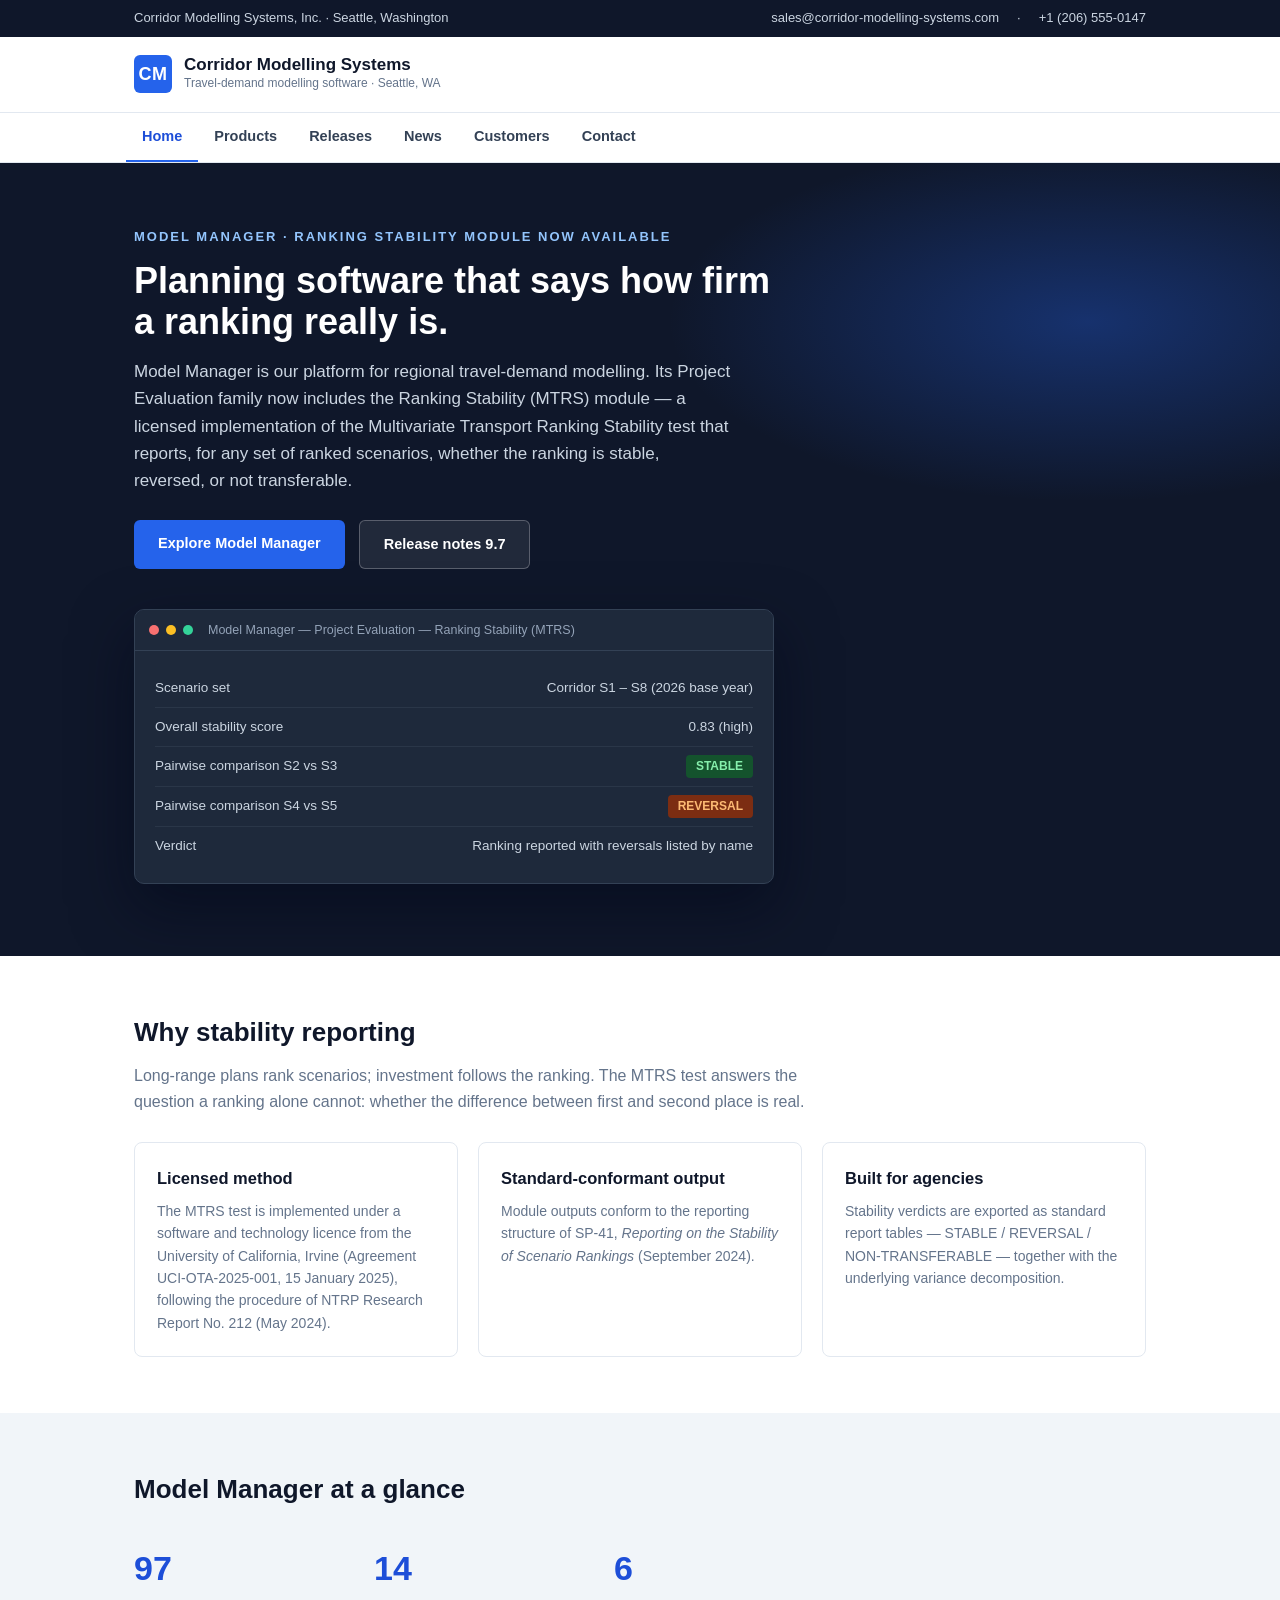
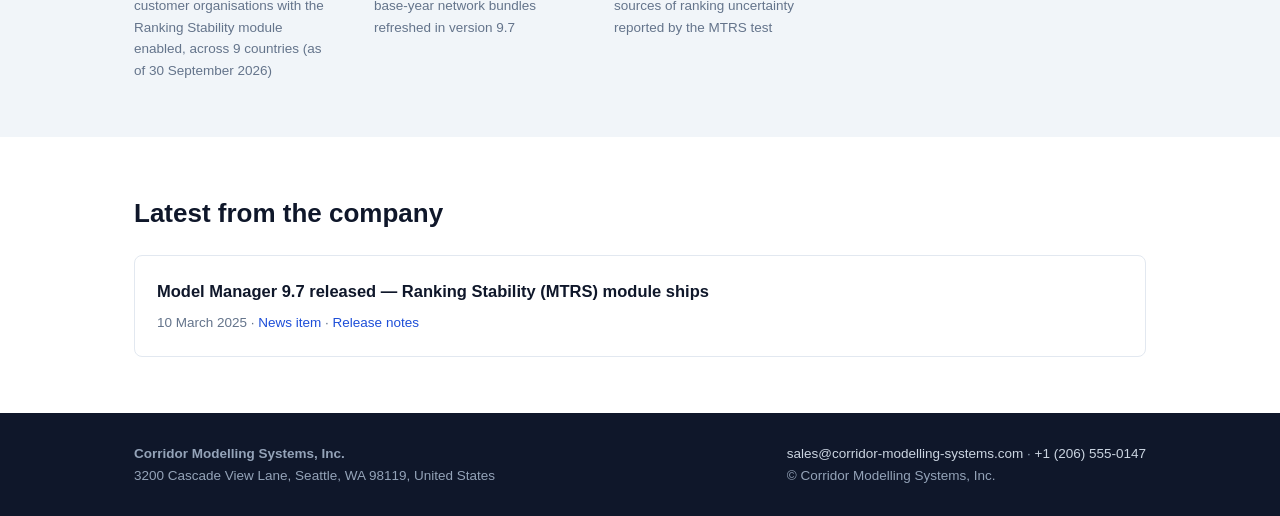
==== index.html @ 840b0e5d "Site build: corridor-modelling (2026-11-14)" ====
<!DOCTYPE html>
<html lang="en">
<head>
<meta charset="UTF-8">
<meta name="viewport" content="width=device-width, initial-scale=1">
<meta name="robots" content="noindex, nofollow">
<title>Corridor Modelling Systems, Inc. — Travel-Demand Modelling Software</title>
<meta name="description" content="Corridor Modelling Systems, Inc., Seattle — developer of Model Manager, travel-demand modelling software for agencies and consultants.">
<link rel="icon" type="image/svg+xml" href="/favicon.svg">
<link rel="stylesheet" href="/styles.css">
</head>
<body>

<div class="topbar">
  <div class="wrap">
    <span>Corridor Modelling Systems, Inc. · Seattle, Washington</span>
    <span class="right"><a href="mailto:sales@corridor-modelling-systems.com">sales@corridor-modelling-systems.com</a> · <a href="tel:+12065550147">+1 (206) 555-0147</a></span>
  </div>
</div>

<header class="masthead">
  <div class="wrap">
    <div class="logo">
      <div class="mark">CM</div>
      <div>
        <div class="name">Corridor Modelling Systems</div>
        <div class="tag">Travel-demand modelling software · Seattle, WA</div>
      </div>
    </div>
  </div>
</header>

<nav class="nav">
  <ul>
    <li class="active"><a href="/">Home</a></li>
    <li><a href="/products/">Products</a></li>
    <li><a href="/releases/">Releases</a></li>
    <li><a href="/news/">News</a></li>
    <li><a href="/customers/">Customers</a></li>
    <li><a href="/contact/">Contact</a></li>
  </ul>
</nav>

<div class="hero">
  <div class="wrap">
    <div class="kicker">Model Manager · Ranking Stability module now available</div>
    <h1>Planning software that says how firm a ranking really is.</h1>
    <p>Model Manager is our platform for regional travel-demand modelling. Its Project Evaluation family now includes the Ranking Stability (MTRS) module — a licensed implementation of the Multivariate Transport Ranking Stability test that reports, for any set of ranked scenarios, whether the ranking is stable, reversed, or not transferable.</p>
    <div class="actions">
      <a class="btn" href="/products/">Explore Model Manager</a>
      <a class="btn ghost" href="/releases/9-7">Release notes 9.7</a>
    </div>
    <div class="mock">
      <div class="bar">
        <span class="dot" style="background:#f87171;"></span>
        <span class="dot" style="background:#fbbf24;"></span>
        <span class="dot" style="background:#34d399;"></span>
        <span class="title">Model Manager — Project Evaluation — Ranking Stability (MTRS)</span>
      </div>
      <div class="body">
        <div class="row"><span>Scenario set</span><span>Corridor S1 – S8 (2026 base year)</span></div>
        <div class="row"><span>Overall stability score</span><span>0.83 (high)</span></div>
        <div class="row"><span>Pairwise comparison S2 vs S3</span><span class="verdict stable">STABLE</span></div>
        <div class="row"><span>Pairwise comparison S4 vs S5</span><span class="verdict reversal">REVERSAL</span></div>
        <div class="row" style="border-bottom:none;"><span>Verdict</span><span>Ranking reported with reversals listed by name</span></div>
      </div>
    </div>
  </div>
</div>

<section>
  <div class="wrap">
    <h2>Why stability reporting</h2>
    <p class="lede">Long-range plans rank scenarios; investment follows the ranking. The MTRS test answers the question a ranking alone cannot: whether the difference between first and second place is real.</p>
    <div class="grid3">
      <div class="tile">
        <h3>Licensed method</h3>
        <p>The MTRS test is implemented under a software and technology licence from the University of California, Irvine (Agreement UCI-OTA-2025-001, 15 January 2025), following the procedure of NTRP Research Report No. 212 (May 2024).</p>
      </div>
      <div class="tile">
        <h3>Standard-conformant output</h3>
        <p>Module outputs conform to the reporting structure of SP-41, <em>Reporting on the Stability of Scenario Rankings</em> (September 2024).</p>
      </div>
      <div class="tile">
        <h3>Built for agencies</h3>
        <p>Stability verdicts are exported as standard report tables — STABLE / REVERSAL / NON-TRANSFERABLE — together with the underlying variance decomposition.</p>
      </div>
    </div>
  </div>
</section>

<section class="alt">
  <div class="wrap">
    <h2>Model Manager at a glance</h2>
    <div class="statband">
      <div class="stat"><div class="num">97</div><div class="lbl">customer organisations with the Ranking Stability module enabled, across 9 countries (as of 30 September 2026)</div></div>
      <div class="stat"><div class="num">14</div><div class="lbl">base-year network bundles refreshed in version 9.7</div></div>
      <div class="stat"><div class="num">6</div><div class="lbl">sources of ranking uncertainty reported by the MTRS test</div></div>
    </div>
  </div>
</section>

<section>
  <div class="wrap">
    <h2>Latest from the company</h2>
    <div class="tile" style="margin-top:20px;">
      <h3>Model Manager 9.7 released — Ranking Stability (MTRS) module ships</h3>
      <p style="color:#64748b; font-size:13.5px;">10 March 2025 · <a href="/news/2025-03-10-model-manager-97.html">News item</a> · <a href="/releases/9-7">Release notes</a></p>
    </div>
  </div>
</section>

<footer class="sitefoot">
  <div class="wrap">
    <div>
      <p><strong>Corridor Modelling Systems, Inc.</strong></p>
      <p>3200 Cascade View Lane, Seattle, WA 98119, United States</p>
    </div>
    <div>
      <p><a href="mailto:sales@corridor-modelling-systems.com">sales@corridor-modelling-systems.com</a> · <a href="tel:+12065550147">+1 (206) 555-0147</a></p>
      <p>© Corridor Modelling Systems, Inc.</p>
    </div>
  </div>
</footer>

</body>
</html>
---- styles.css ----
/* Corridor Modelling Systems, Inc. — enterprise software style
   Dark slate + crisp blue, sharp corners, product-oriented */

:root {
  --slate-900: #0f172a;
  --slate-800: #1e293b;
  --slate-700: #334155;
  --slate-500: #64748b;
  --slate-100: #f1f5f9;
  --blue: #2563eb;
  --blue-dark: #1d4ed8;
  --blue-soft: #dbeafe;
  --white: #ffffff;
  --ink: #0f172a;
  --line: #e2e8f0;
}

* { margin: 0; padding: 0; box-sizing: border-box; }

body {
  font-family: -apple-system, BlinkMacSystemFont, "Segoe UI", Roboto, "Helvetica Neue", Arial, sans-serif;
  color: var(--ink);
  background: var(--white);
  line-height: 1.6;
  font-size: 15.5px;
}

a { color: var(--blue-dark); text-decoration: none; }
a:hover { text-decoration: underline; }

.wrap { max-width: 1060px; margin: 0 auto; padding: 0 24px; }

/* Header */
.topbar {
  background: var(--slate-900); color: #cbd5e1; font-size: 13px;
}
.topbar .wrap { display: flex; justify-content: space-between; padding: 8px 24px; gap: 12px; flex-wrap: wrap; }
.topbar a { color: #cbd5e1; }
.topbar .right { display: flex; gap: 18px; }

.masthead { background: var(--white); border-bottom: 1px solid var(--line); }
.masthead .wrap { display: flex; align-items: center; justify-content: space-between; padding: 18px 24px; gap: 16px; flex-wrap: wrap; }
.logo { display: flex; align-items: center; gap: 12px; }
.logo .mark {
  width: 38px; height: 38px; background: var(--blue); border-radius: 6px;
  display: flex; align-items: center; justify-content: center;
  color: #fff; font-weight: 800; font-size: 18px; letter-spacing: .5px;
}
.logo .name { font-size: 17px; font-weight: 700; color: var(--slate-900); line-height: 1.15; }
.logo .tag { font-size: 12px; color: var(--slate-500); }

.nav { background: var(--white); border-bottom: 1px solid var(--line); }
.nav ul { list-style: none; display: flex; flex-wrap: wrap; max-width: 1060px; margin: 0 auto; padding: 0 16px; }
.nav a {
  display: block; padding: 12px 16px; font-size: 14.5px; font-weight: 600; color: var(--slate-700);
  border-bottom: 2px solid transparent;
}
.nav a:hover { color: var(--blue-dark); text-decoration: none; }
.nav .active a { color: var(--blue-dark); border-bottom-color: var(--blue); }

/* Hero */
.hero { background: var(--slate-900); color: #fff; position: relative; overflow: hidden; }
.hero .wrap { padding: 64px 24px 72px; position: relative; z-index: 1; }
.hero::after {
  content: ""; position: absolute; inset: 0;
  background: radial-gradient(700px 300px at 85% 20%, rgba(37,99,235,.35), transparent 60%);
}
.hero .kicker { font-size: 13px; font-weight: 700; letter-spacing: 2px; text-transform: uppercase; color: #93c5fd; }
.hero h1 { font-size: 36px; font-weight: 800; line-height: 1.15; margin: 12px 0 16px; max-width: 640px; }
.hero p { color: #cbd5e1; font-size: 17px; max-width: 600px; }
.hero .actions { margin-top: 26px; display: flex; gap: 14px; flex-wrap: wrap; }
.btn {
  display: inline-block; background: var(--blue); color: #fff; font-weight: 700; font-size: 14.5px;
  padding: 12px 24px; border-radius: 6px;
}
.btn:hover { background: var(--blue-dark); text-decoration: none; }
.btn.ghost { background: rgba(255,255,255,.08); border: 1px solid rgba(255,255,255,.25); }
.btn.ghost:hover { background: rgba(255,255,255,.16); }

/* Product mockup */
.mock {
  background: var(--slate-800); border: 1px solid #334155; border-radius: 10px;
  max-width: 640px; margin: 40px 0 0; overflow: hidden;
  box-shadow: 0 24px 60px rgba(2,6,23,.5);
}
.mock .bar { background: #1e293b; padding: 10px 14px; display: flex; gap: 7px; align-items: center; border-bottom: 1px solid #334155; }
.mock .dot { width: 10px; height: 10px; border-radius: 50%; }
.mock .title { color: #94a3b8; font-size: 12.5px; margin-left: 8px; }
.mock .body { padding: 18px 20px; font-size: 13.5px; color: #cbd5e1; }
.mock .row { display: flex; justify-content: space-between; padding: 8px 0; border-bottom: 1px solid #2a3648; }
.mock .verdict { display: inline-block; padding: 2px 10px; border-radius: 4px; font-weight: 700; font-size: 12px; }
.verdict.stable { background: #14532d; color: #86efac; }
.verdict.reversal { background: #7c2d12; color: #fdba74; }

/* Sections */
section { padding: 56px 0; }
section.alt { background: var(--slate-100); }
section h2 { font-size: 26px; font-weight: 800; color: var(--slate-900); margin-bottom: 10px; }
section .lede { color: var(--slate-500); font-size: 16px; max-width: 720px; }

.grid3 { display: grid; grid-template-columns: repeat(auto-fit, minmax(240px, 1fr)); gap: 20px; margin-top: 28px; }
.tile { background: var(--white); border: 1px solid var(--line); border-radius: 8px; padding: 22px; }
section.alt .tile { background: var(--white); }
.tile h3 { font-size: 16.5px; margin-bottom: 8px; color: var(--slate-900); }
.tile p { font-size: 14px; color: var(--slate-500); }

/* Stat band */
.statband { display: flex; gap: 40px; flex-wrap: wrap; margin-top: 30px; }
.stat .num { font-size: 34px; font-weight: 800; color: var(--blue-dark); }
.stat .lbl { font-size: 13.5px; color: var(--slate-500); max-width: 200px; }

/* Release / news */
.article { max-width: 780px; }
.article .meta { color: var(--slate-500); font-size: 13.5px; margin: 6px 0 20px; }
.article h2 { margin-top: 30px; }
.article ul, .article ol { margin: 12px 0 12px 24px; }
.article li { margin: 7px 0; }
.article table { width: 100%; border-collapse: collapse; margin: 16px 0; }
.article table th, .article table td { border: 1px solid var(--line); padding: 9px 12px; font-size: 14px; text-align: left; vertical-align: top; }
.article table th { background: var(--slate-100); }

/* Customers */
.case { background: var(--white); border: 1px solid var(--line); border-left: 4px solid var(--blue); border-radius: 6px; padding: 18px 20px; margin: 16px 0; }
.case h3 { font-size: 16.5px; margin-bottom: 6px; }
.case p { font-size: 14.5px; color: var(--slate-500); }
.case .sector { display: inline-block; font-size: 11.5px; font-weight: 700; letter-spacing: 1px; text-transform: uppercase; color: var(--blue-dark); background: var(--blue-soft); border-radius: 4px; padding: 3px 8px; margin-bottom: 8px; }

footer.sitefoot { background: var(--slate-900); color: #94a3b8; font-size: 13.5px; }
footer.sitefoot .wrap { display: flex; justify-content: space-between; gap: 18px; flex-wrap: wrap; padding: 30px 24px; }
footer.sitefoot a { color: #cbd5e1; }

.crumbs { font-size: 13px; color: var(--slate-500); padding: 26px 0 4px; }
.crumbs a { color: var(--slate-500); }

@media (max-width: 720px) {
  .hero h1 { font-size: 27px; }
}
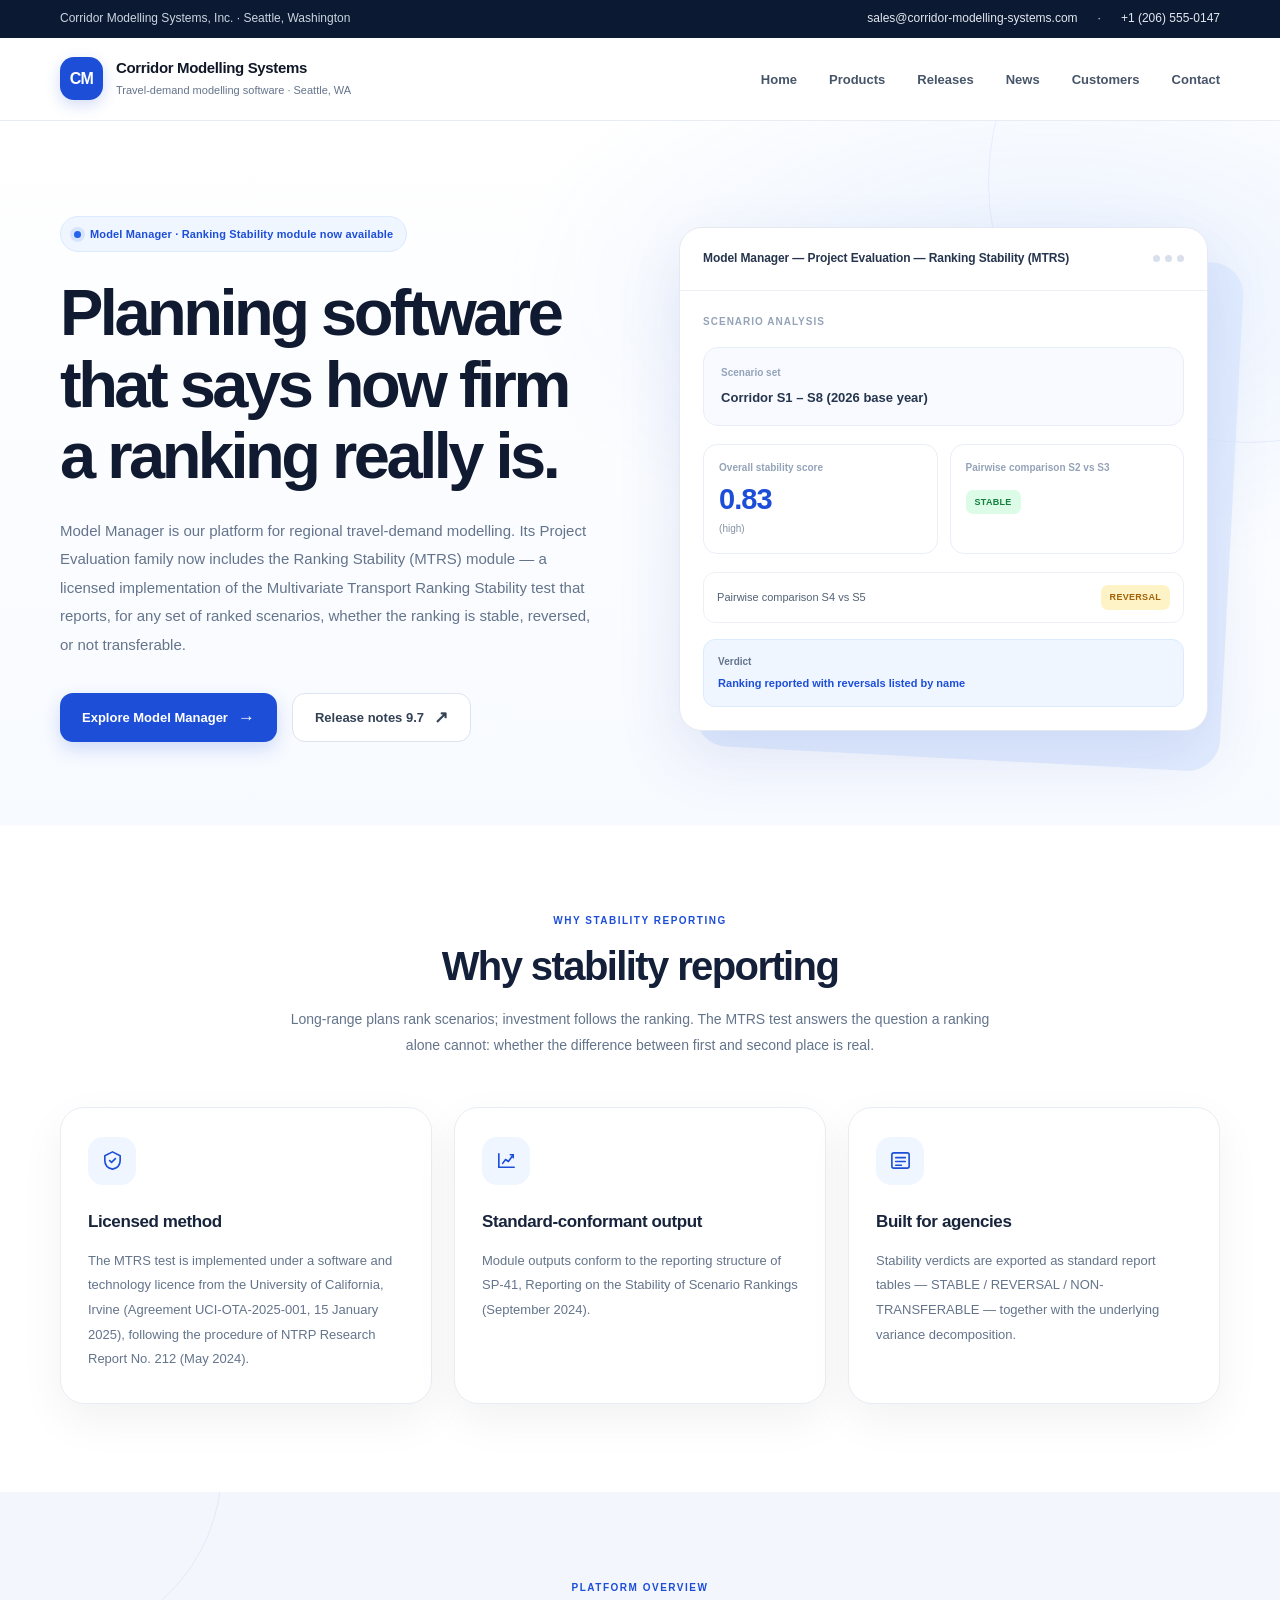
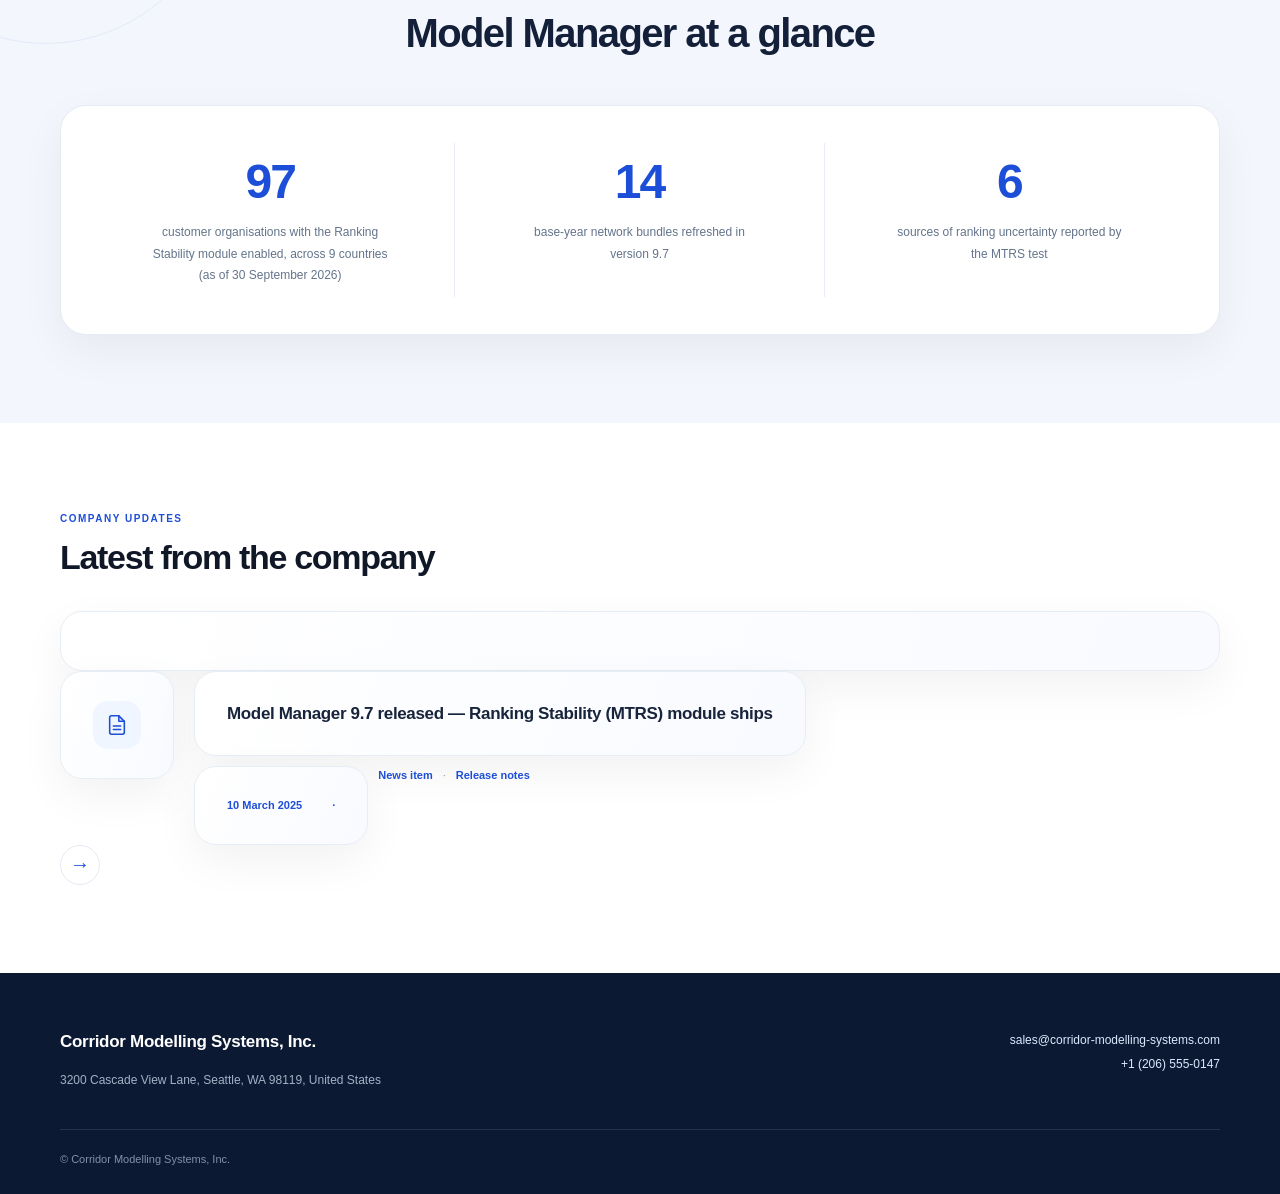
==== commit f85ada76: "Redesign: issuer-style visual refresh (2026-11-16)" ====
--- a/index.html
+++ b/index.html
@@ -1,127 +1,1247 @@
 <!DOCTYPE html>
 <html lang="en">
 <head>
-<meta charset="UTF-8">
-<meta name="viewport" content="width=device-width, initial-scale=1">
-<meta name="robots" content="noindex, nofollow">
-<title>Corridor Modelling Systems, Inc. — Travel-Demand Modelling Software</title>
-<meta name="description" content="Corridor Modelling Systems, Inc., Seattle — developer of Model Manager, travel-demand modelling software for agencies and consultants.">
-<link rel="icon" type="image/svg+xml" href="/favicon.svg">
-<link rel="stylesheet" href="/styles.css">
+  <meta charset="UTF-8">
+  <meta name="viewport" content="width=device-width, initial-scale=1.0">
+  <meta name="theme-color" content="#1d4ed8">
+  <title>Corridor Modelling Systems</title>
+  <style>
+    :root {
+      --primary: #1d4ed8;
+      --primary-dark: #1e40af;
+      --primary-light: #eff6ff;
+      --ink: #101828;
+      --muted: #64748b;
+      --line: #e8edf4;
+      --surface: #ffffff;
+      --background: #f7f9fc;
+      --radius: 24px;
+      --shadow: 0 16px 45px rgba(15, 23, 42, .055);
+    }
+
+    * {
+      box-sizing: border-box;
+      margin: 0;
+      padding: 0;
+    }
+
+    html {
+      scroll-behavior: smooth;
+    }
+
+    body {
+      font-family: Inter, -apple-system, BlinkMacSystemFont, "Segoe UI", sans-serif;
+      color: var(--ink);
+      background: var(--background);
+      line-height: 1.65;
+      -webkit-font-smoothing: antialiased;
+    }
+
+    a {
+      color: inherit;
+      text-decoration: none;
+    }
+
+    .container {
+      width: min(1160px, calc(100% - 48px));
+      margin: 0 auto;
+    }
+
+    .topbar {
+      background: #0c1932;
+      color: #cbd5e1;
+      font-size: 12px;
+      padding: 9px 0;
+    }
+
+    .topbar-inner {
+      display: flex;
+      align-items: center;
+      justify-content: space-between;
+      gap: 16px;
+    }
+
+    .topbar a {
+      color: #e2e8f0;
+      transition: color .2s;
+    }
+
+    .topbar a:hover {
+      color: white;
+    }
+
+    .topbar-contact {
+      display: flex;
+      gap: 20px;
+      align-items: center;
+    }
+
+    .navbar {
+      background: rgba(255,255,255,.94);
+      border-bottom: 1px solid var(--line);
+      position: sticky;
+      top: 0;
+      z-index: 20;
+      backdrop-filter: blur(16px);
+    }
+
+    .nav-inner {
+      min-height: 82px;
+      display: flex;
+      align-items: center;
+      justify-content: space-between;
+      gap: 30px;
+    }
+
+    .brand {
+      display: flex;
+      align-items: center;
+      gap: 13px;
+    }
+
+    .brand-mark {
+      width: 43px;
+      height: 43px;
+      border-radius: 14px;
+      background: var(--primary);
+      color: white;
+      display: grid;
+      place-items: center;
+      font-size: 16px;
+      font-weight: 800;
+      letter-spacing: -.8px;
+      box-shadow: 0 5px 15px rgba(29,78,216,.2);
+    }
+
+    .brand-name {
+      font-size: 15px;
+      font-weight: 750;
+      letter-spacing: -.35px;
+      line-height: 1.35;
+    }
+
+    .brand-subtitle {
+      color: var(--muted);
+      font-size: 11px;
+      margin-top: 3px;
+    }
+
+    .nav-links {
+      display: flex;
+      align-items: center;
+      gap: 32px;
+      list-style: none;
+    }
+
+    .nav-links a {
+      color: #475569;
+      font-size: 13px;
+      font-weight: 600;
+      transition: color .2s;
+    }
+
+    .nav-links a:hover {
+      color: var(--primary);
+    }
+
+    .hero {
+      padding: 94px 0 82px;
+      overflow: hidden;
+      position: relative;
+      background:
+        radial-gradient(ellipse at 82% 24%, rgba(59,130,246,.10), transparent 37%),
+        linear-gradient(180deg, #fff 0%, #f7faff 100%);
+    }
+
+    .hero::before {
+      content: "";
+      position: absolute;
+      width: 520px;
+      height: 520px;
+      border: 1px solid rgba(29,78,216,.07);
+      border-radius: 50%;
+      right: -230px;
+      top: -200px;
+      pointer-events: none;
+    }
+
+    .hero-grid {
+      display: grid;
+      grid-template-columns: 1fr 1.02fr;
+      align-items: center;
+      gap: 65px;
+      position: relative;
+      z-index: 1;
+    }
+
+    .eyebrow {
+      display: inline-flex;
+      align-items: center;
+      gap: 9px;
+      color: var(--primary);
+      background: #eff6ff;
+      border: 1px solid #dbeafe;
+      padding: 8px 13px;
+      border-radius: 100px;
+      font-size: 11px;
+      font-weight: 750;
+      letter-spacing: .15px;
+      margin-bottom: 25px;
+    }
+
+    .eyebrow-dot {
+      width: 7px;
+      height: 7px;
+      background: #2563eb;
+      border-radius: 50%;
+      box-shadow: 0 0 0 4px rgba(37,99,235,.12);
+    }
+
+    h1 {
+      font-size: clamp(42px, 5.2vw, 65px);
+      letter-spacing: -3.5px;
+      line-height: 1.1;
+      font-weight: 790;
+      max-width: 570px;
+      color: #101a31;
+    }
+
+    h1::first-line {
+      color: #101a31;
+    }
+
+    .hero-description {
+      max-width: 550px;
+      margin-top: 25px;
+      font-size: 15px;
+      line-height: 1.9;
+      color: #64748b;
+    }
+
+    .hero-actions {
+      display: flex;
+      align-items: center;
+      gap: 15px;
+      flex-wrap: wrap;
+      margin-top: 34px;
+    }
+
+    .button {
+      min-height: 49px;
+      padding: 0 22px;
+      display: inline-flex;
+      align-items: center;
+      justify-content: center;
+      gap: 10px;
+      border-radius: 13px;
+      font-size: 13px;
+      font-weight: 700;
+      transition: all .2s ease;
+    }
+
+    .button-primary {
+      background: var(--primary);
+      color: white;
+      box-shadow: 0 7px 18px rgba(29,78,216,.19);
+    }
+
+    .button-primary:hover {
+      background: var(--primary-dark);
+      transform: translateY(-2px);
+      box-shadow: 0 10px 22px rgba(29,78,216,.25);
+    }
+
+    .button-secondary {
+      color: #334155;
+      background: white;
+      border: 1px solid #dce4ef;
+    }
+
+    .button-secondary:hover {
+      border-color: #93b4f9;
+      color: var(--primary);
+    }
+
+    .arrow {
+      font-size: 17px;
+      line-height: 1;
+    }
+
+    .dashboard-wrap {
+      position: relative;
+      padding: 12px;
+    }
+
+    .dashboard-wrap::before {
+      content: "";
+      position: absolute;
+      inset: 35px -12px -15px 40px;
+      border-radius: 32px;
+      background: #dce9ff;
+      transform: rotate(3deg);
+      opacity: .7;
+    }
+
+    .dashboard {
+      position: relative;
+      background: white;
+      border: 1px solid #e5eaf2;
+      border-radius: 23px;
+      box-shadow: 0 25px 65px rgba(30,64,175,.12);
+      overflow: hidden;
+    }
+
+    .dashboard-header {
+      padding: 21px 23px;
+      border-bottom: 1px solid #edf0f5;
+      display: flex;
+      align-items: center;
+      justify-content: space-between;
+      gap: 12px;
+    }
+
+    .dashboard-title {
+      font-size: 12px;
+      font-weight: 750;
+      color: #26354d;
+      letter-spacing: -.1px;
+    }
+
+    .window-dots {
+      display: flex;
+      gap: 5px;
+    }
+
+    .window-dots span {
+      width: 7px;
+      height: 7px;
+      background: #d8e0eb;
+      border-radius: 50%;
+    }
+
+    .dashboard-content {
+      padding: 23px;
+    }
+
+    .dashboard-section-label {
+      font-size: 10px;
+      font-weight: 750;
+      letter-spacing: 1px;
+      text-transform: uppercase;
+      color: #94a3b8;
+      margin-bottom: 17px;
+    }
+
+    .scenario-card {
+      padding: 17px;
+      border-radius: 15px;
+      background: #f8faff;
+      border: 1px solid #e8eef9;
+      margin-bottom: 18px;
+    }
+
+    .scenario-label {
+      color: #94a3b8;
+      font-size: 10px;
+      font-weight: 650;
+      margin-bottom: 5px;
+    }
+
+    .scenario-value {
+      color: #26354d;
+      font-size: 13px;
+      font-weight: 700;
+    }
+
+    .score-grid {
+      display: grid;
+      grid-template-columns: 1fr 1fr;
+      gap: 12px;
+      margin-bottom: 18px;
+    }
+
+    .score-card {
+      padding: 15px;
+      border-radius: 14px;
+      border: 1px solid #e9eef6;
+      background: white;
+    }
+
+    .score-number {
+      font-size: 29px;
+      font-weight: 800;
+      color: var(--primary);
+      letter-spacing: -1px;
+      line-height: 1.2;
+    }
+
+    .score-caption {
+      font-size: 10px;
+      color: #8491a5;
+      margin-top: 5px;
+    }
+
+    .comparison-list {
+      display: grid;
+      gap: 10px;
+    }
+
+    .comparison-row {
+      display: flex;
+      align-items: center;
+      justify-content: space-between;
+      gap: 10px;
+      padding: 12px 13px;
+      border: 1px solid #edf0f5;
+      border-radius: 12px;
+      font-size: 11px;
+      color: #526176;
+    }
+
+    .status {
+      display: inline-flex;
+      align-items: center;
+      justify-content: center;
+      padding: 5px 9px;
+      border-radius: 7px;
+      font-size: 9px;
+      font-weight: 800;
+      letter-spacing: .3px;
+      white-space: nowrap;
+    }
+
+    .status-stable {
+      background: #dcfce7;
+      color: #15803d;
+    }
+
+    .status-reversal {
+      background: #fef3c7;
+      color: #a16207;
+    }
+
+    .verdict {
+      margin-top: 16px;
+      padding: 14px;
+      border-radius: 12px;
+      background: #eff6ff;
+      border: 1px solid #dbeafe;
+    }
+
+    .verdict-label {
+      color: #64748b;
+      font-size: 10px;
+      font-weight: 650;
+      margin-bottom: 4px;
+    }
+
+    .verdict-text {
+      color: #1d4ed8;
+      font-size: 11px;
+      font-weight: 750;
+    }
+
+    .section {
+      padding: 88px 0;
+    }
+
+    .section-heading {
+      text-align: center;
+      max-width: 700px;
+      margin: 0 auto 48px;
+    }
+
+    .section-kicker {
+      color: var(--primary);
+      text-transform: uppercase;
+      letter-spacing: 1.5px;
+      font-size: 10px;
+      font-weight: 800;
+      margin-bottom: 12px;
+    }
+
+    .section-heading h2 {
+      font-size: clamp(30px, 4vw, 40px);
+      line-height: 1.2;
+      letter-spacing: -1.6px;
+      font-weight: 780;
+      color: #142039;
+    }
+
+    .section-heading p {
+      margin-top: 17px;
+      color: #64748b;
+      font-size: 14px;
+      line-height: 1.85;
+    }
+
+    .features {
+      background: white;
+    }
+
+    .feature-grid {
+      display: grid;
+      grid-template-columns: repeat(3, 1fr);
+      gap: 22px;
+    }
+
+    .feature-card {
+      background: white;
+      border: 1px solid #e8edf4;
+      border-radius: var(--radius);
+      padding: 29px 27px 31px;
+      box-shadow: var(--shadow);
+      transition: transform .25s, box-shadow .25s, border-color .25s;
+    }
+
+    .feature-card:hover {
+      transform: translateY(-5px);
+      box-shadow: 0 20px 45px rgba(15,23,42,.08);
+      border-color: #c9dafb;
+    }
+
+    .feature-icon {
+      width: 48px;
+      height: 48px;
+      display: grid;
+      place-items: center;
+      border-radius: 15px;
+      background: #eff6ff;
+      color: var(--primary);
+      margin-bottom: 23px;
+    }
+
+    .feature-icon svg {
+      width: 23px;
+      height: 23px;
+      stroke: currentColor;
+      fill: none;
+      stroke-width: 1.7;
+      stroke-linecap: round;
+      stroke-linejoin: round;
+    }
+
+    .feature-card h3 {
+      font-size: 17px;
+      font-weight: 750;
+      letter-spacing: -.4px;
+      margin-bottom: 13px;
+      color: #18243b;
+    }
+
+    .feature-card p {
+      font-size: 13px;
+      line-height: 1.9;
+      color: #64748b;
+    }
+
+    .metrics-section {
+      background: #f3f6fc;
+      position: relative;
+      overflow: hidden;
+    }
+
+    .metrics-section::before {
+      content: "";
+      position: absolute;
+      width: 350px;
+      height: 350px;
+      border: 1px solid rgba(29,78,216,.08);
+      border-radius: 50%;
+      top: -200px;
+      left: -130px;
+    }
+
+    .metrics-card {
+      position: relative;
+      display: grid;
+      grid-template-columns: repeat(3, 1fr);
+      background: white;
+      border: 1px solid #e6ebf3;
+      border-radius: 26px;
+      padding: 37px 25px;
+      box-shadow: var(--shadow);
+    }
+
+    .metric {
+      padding: 10px 30px;
+      text-align: center;
+      border-right: 1px solid #e9edf4;
+    }
+
+    .metric:last-child {
+      border-right: none;
+    }
+
+    .metric-number {
+      color: var(--primary);
+      font-size: 48px;
+      line-height: 1.2;
+      font-weight: 820;
+      letter-spacing: -2px;
+      margin-bottom: 12px;
+    }
+
+    .metric-description {
+      color: #64748b;
+      font-size: 12px;
+      line-height: 1.8;
+      max-width: 240px;
+      margin: 0 auto;
+    }
+
+    .news-section {
+      background: white;
+    }
+
+    .news-heading {
+      display: flex;
+      align-items: flex-end;
+      justify-content: space-between;
+      gap: 20px;
+      margin-bottom: 32px;
+    }
+
+    .news-heading .section-kicker {
+      margin-bottom: 9px;
+    }
+
+    .news-heading h2 {
+      font-size: 34px;
+      letter-spacing: -1.3px;
+      font-weight: 780;
+      line-height: 1.25;
+    }
+
+    .news-card {
+      display: flex;
+      align-items: center;
+      justify-content: space-between;
+      gap: 30px;
+      padding: 29px 32px;
+      border: 1px solid #e7edf5;
+      border-radius: 22px;
+      background: linear-gradient(110deg, #fff, #f8faff);
+      box-shadow: var(--shadow);
+      transition: border-color .2s, transform .2s;
+    }
+
+    .news-card:hover {
+      border-color: #c7d8fa;
+      transform: translateY(-2px);
+    }
+
+    .news-content {
+      display: flex;
+      align-items: flex-start;
+      gap: 20px;
+    }
+
+    .news-icon {
+      width: 48px;
+      height: 48px;
+      flex-shrink: 0;
+      border-radius: 15px;
+      background: #eff6ff;
+      color: var(--primary);
+      display: grid;
+      place-items: center;
+    }
+
+    .news-icon svg {
+      width: 22px;
+      height: 22px;
+      fill: none;
+      stroke: currentColor;
+      stroke-width: 1.7;
+      stroke-linecap: round;
+      stroke-linejoin: round;
+    }
+
+    .news-card h3 {
+      color: #18243b;
+      font-size: 17px;
+      line-height: 1.5;
+      font-weight: 750;
+      letter-spacing: -.35px;
+    }
+
+    .news-meta {
+      display: flex;
+      flex-wrap: wrap;
+      gap: 10px;
+      margin-top: 10px;
+      color: #8996a8;
+      font-size: 11px;
+    }
+
+    .news-meta a {
+      color: var(--primary);
+      font-weight: 650;
+    }
+
+    .news-arrow {
+      flex-shrink: 0;
+      width: 40px;
+      height: 40px;
+      border-radius: 50%;
+      background: white;
+      border: 1px solid #e4eaf3;
+      display: grid;
+      place-items: center;
+      color: var(--primary);
+      font-size: 20px;
+    }
+
+    footer {
+      background: #0c1932;
+      color: #e2e8f0;
+      padding: 55px 0 25px;
+    }
+
+    .footer-main {
+      display: flex;
+      justify-content: space-between;
+      align-items: flex-start;
+      gap: 35px;
+      padding-bottom: 38px;
+    }
+
+    .footer-brand {
+      font-size: 17px;
+      font-weight: 750;
+      letter-spacing: -.3px;
+      color: white;
+      margin-bottom: 13px;
+    }
+
+    .footer-address {
+      color: #a4b1c5;
+      font-size: 12px;
+      line-height: 1.9;
+    }
+
+    .footer-contact {
+      text-align: right;
+      color: #a4b1c5;
+      font-size: 12px;
+      line-height: 2;
+    }
+
+    .footer-contact a {
+      color: #dbeafe;
+      transition: color .2s;
+    }
+
+    .footer-contact a:hover {
+      color: white;
+    }
+
+    .footer-bottom {
+      border-top: 1px solid rgba(255,255,255,.11);
+      padding-top: 20px;
+      display: flex;
+      justify-content: space-between;
+      align-items: center;
+      gap: 20px;
+      color: #8291a9;
+      font-size: 11px;
+    }
+
+    @media (max-width: 900px) {
+      .hero-grid {
+        grid-template-columns: 1fr;
+        gap: 48px;
+      }
+
+      .hero-copy {
+        max-width: 680px;
+      }
+
+      .dashboard-wrap {
+        max-width: 650px;
+        width: 100%;
+        margin: 0 auto;
+      }
+
+      .feature-grid {
+        grid-template-columns: repeat(2, 1fr);
+      }
+
+      .nav-links {
+        gap: 17px;
+      }
+
+      .metric {
+        padding: 10px 16px;
+      }
+    }
+
+    @media (max-width: 640px) {
+      .container {
+        width: min(100% - 36px, 1160px);
+      }
+
+      .topbar-inner {
+        flex-direction: column;
+        gap: 4px;
+      }
+
+      .topbar-contact {
+        flex-wrap: wrap;
+        justify-content: center;
+        gap: 5px 12px;
+      }
+
+      .nav-inner {
+        min-height: 72px;
+        flex-wrap: wrap;
+        padding: 12px 0;
+        gap: 12px;
+      }
+
+      .brand-mark {
+        width: 39px;
+        height: 39px;
+      }
+
+      .brand-name {
+        font-size: 13px;
+      }
+
+      .brand-subtitle {
+        font-size: 10px;
+      }
+
+      .nav-links {
+        width: 100%;
+        overflow-x: auto;
+        padding: 8px 0 5px;
+        gap: 23px;
+        scrollbar-width: none;
+      }
+
+      .nav-links::-webkit-scrollbar {
+        display: none;
+      }
+
+      .nav-links a {
+        white-space: nowrap;
+        font-size: 12px;
+      }
+
+      .hero {
+        padding: 65px 0 60px;
+      }
+
+      h1 {
+        font-size: 43px;
+        letter-spacing: -2.5px;
+      }
+
+      .hero-description {
+        font-size: 13px;
+      }
+
+      .hero-actions {
+        align-items: stretch;
+      }
+
+      .button {
+        flex: 1;
+        padding: 0 14px;
+        font-size: 12px;
+      }
+
+      .dashboard-content {
+        padding: 16px;
+      }
+
+      .dashboard-header {
+        padding: 17px;
+      }
+
+      .comparison-row {
+        font-size: 10px;
+      }
+
+      .section {
+        padding: 65px 0;
+      }
+
+      .section-heading {
+        margin-bottom: 32px;
+      }
+
+      .section-heading h2 {
+        font-size: 30px;
+      }
+
+      .feature-grid {
+        grid-template-columns: 1fr;
+        gap: 15px;
+      }
+
+      .feature-card {
+        padding: 24px;
+      }
+
+      .metrics-card {
+        grid-template-columns: 1fr;
+        padding: 14px 24px;
+      }
+
+      .metric {
+        padding: 25px 10px;
+        border-right: none;
+        border-bottom: 1px solid #e9edf4;
+      }
+
+      .metric:last-child {
+        border-bottom: none;
+      }
+
+      .metric-number {
+        font-size: 43px;
+      }
+
+      .news-heading {
+        align-items: flex-start;
+      }
+
+      .news-heading h2 {
+        font-size: 29px;
+      }
+
+      .news-card {
+        padding: 22px 18px;
+        gap: 10px;
+      }
+
+      .news-content {
+        gap: 13px;
+      }
+
+      .news-card h3 {
+        font-size: 14px;
+      }
+
+      .news-icon {
+        width: 40px;
+        height: 40px;
+      }
+
+      .news-meta {
+        gap: 5px;
+        font-size: 10px;
+      }
+
+      .news-arrow {
+        width: 32px;
+        height: 32px;
+      }
+
+      footer {
+        padding-top: 42px;
+      }
+
+      .footer-main {
+        flex-direction: column;
+        gap: 23px;
+      }
+
+      .footer-contact {
+        text-align: left;
+      }
+
+      .footer-bottom {
+        flex-direction: column;
+        align-items: flex-start;
+      }
+    }
+
+    @media (prefers-reduced-motion: reduce) {
+      *, *::before, *::after {
+        scroll-behavior: auto !important;
+        transition-duration: .01ms !important;
+      }
+    }
+  </style>
 </head>
 <body>
 
-<div class="topbar">
-  <div class="wrap">
-    <span>Corridor Modelling Systems, Inc. · Seattle, Washington</span>
-    <span class="right"><a href="mailto:sales@corridor-modelling-systems.com">sales@corridor-modelling-systems.com</a> · <a href="tel:+12065550147">+1 (206) 555-0147</a></span>
-  </div>
-</div>
-
-<header class="masthead">
-  <div class="wrap">
-    <div class="logo">
-      <div class="mark">CM</div>
-      <div>
-        <div class="name">Corridor Modelling Systems</div>
-        <div class="tag">Travel-demand modelling software · Seattle, WA</div>
+  <div class="topbar">
+    <div class="container topbar-inner">
+      <div>Corridor Modelling Systems, Inc. · Seattle, Washington</div>
+      <div class="topbar-contact">
+        <a href="mailto:sales@corridor-modelling-systems.com">sales@corridor-modelling-systems.com</a>
+        <span>·</span>
+        <a href="tel:+12065550147">+1 (206) 555-0147</a>
       </div>
     </div>
   </div>
-</header>
-
-<nav class="nav">
-  <ul>
-    <li class="active"><a href="/">Home</a></li>
-    <li><a href="/products/">Products</a></li>
-    <li><a href="/releases/">Releases</a></li>
-    <li><a href="/news/">News</a></li>
-    <li><a href="/customers/">Customers</a></li>
-    <li><a href="/contact/">Contact</a></li>
-  </ul>
-</nav>
-
-<div class="hero">
-  <div class="wrap">
-    <div class="kicker">Model Manager · Ranking Stability module now available</div>
-    <h1>Planning software that says how firm a ranking really is.</h1>
-    <p>Model Manager is our platform for regional travel-demand modelling. Its Project Evaluation family now includes the Ranking Stability (MTRS) module — a licensed implementation of the Multivariate Transport Ranking Stability test that reports, for any set of ranked scenarios, whether the ranking is stable, reversed, or not transferable.</p>
-    <div class="actions">
-      <a class="btn" href="/products/">Explore Model Manager</a>
-      <a class="btn ghost" href="/releases/9-7">Release notes 9.7</a>
+
+  <header class="navbar">
+    <div class="container nav-inner">
+      <a class="brand" href="#">
+        <div class="brand-mark">CM</div>
+        <div>
+          <div class="brand-name">Corridor Modelling Systems</div>
+          <div class="brand-subtitle">Travel-demand modelling software · Seattle, WA</div>
+        </div>
+      </a>
+
+      <nav>
+        <ul class="nav-links">
+          <li><a href="#">Home</a></li>
+          <li><a href="#products">Products</a></li>
+          <li><a href="#news">Releases</a></li>
+          <li><a href="#news">News</a></li>
+          <li><a href="#customers">Customers</a></li>
+          <li><a href="#contact">Contact</a></li>
+        </ul>
+      </nav>
     </div>
-    <div class="mock">
-      <div class="bar">
-        <span class="dot" style="background:#f87171;"></span>
-        <span class="dot" style="background:#fbbf24;"></span>
-        <span class="dot" style="background:#34d399;"></span>
-        <span class="title">Model Manager — Project Evaluation — Ranking Stability (MTRS)</span>
+  </header>
+
+  <main>
+
+    <section class="hero">
+      <div class="container hero-grid">
+
+        <div class="hero-copy">
+          <div class="eyebrow">
+            <span class="eyebrow-dot"></span>
+            Model Manager · Ranking Stability module now available
+          </div>
+
+          <h1>Planning software that says how firm a ranking really is.</h1>
+
+          <p class="hero-description">
+            Model Manager is our platform for regional travel-demand modelling. Its Project Evaluation family now includes the Ranking Stability (MTRS) module — a licensed implementation of the Multivariate Transport Ranking Stability test that reports, for any set of ranked scenarios, whether the ranking is stable, reversed, or not transferable.
+          </p>
+
+          <div class="hero-actions">
+            <a href="#products" class="button button-primary">
+              Explore Model Manager
+              <span class="arrow">→</span>
+            </a>
+            <a href="#news" class="button button-secondary">
+              Release notes 9.7
+              <span class="arrow">↗</span>
+            </a>
+          </div>
+        </div>
+
+        <div class="dashboard-wrap">
+          <div class="dashboard">
+            <div class="dashboard-header">
+              <div class="dashboard-title">
+                Model Manager — Project Evaluation — Ranking Stability (MTRS)
+              </div>
+              <div class="window-dots">
+                <span></span><span></span><span></span>
+              </div>
+            </div>
+
+            <div class="dashboard-content">
+              <div class="dashboard-section-label">Scenario analysis</div>
+
+              <div class="scenario-card">
+                <div class="scenario-label">Scenario set</div>
+                <div class="scenario-value">Corridor S1 – S8 (2026 base year)</div>
+              </div>
+
+              <div class="score-grid">
+                <div class="score-card">
+                  <div class="scenario-label">Overall stability score</div>
+                  <div class="score-number">0.83</div>
+                  <div class="score-caption">(high)</div>
+                </div>
+                <div class="score-card">
+                  <div class="scenario-label">Pairwise comparison S2 vs S3</div>
+                  <div style="margin-top:10px">
+                    <span class="status status-stable">STABLE</span>
+                  </div>
+                </div>
+              </div>
+
+              <div class="comparison-list">
+                <div class="comparison-row">
+                  <span>Pairwise comparison S4 vs S5</span>
+                  <span class="status status-reversal">REVERSAL</span>
+                </div>
+              </div>
+
+              <div class="verdict">
+                <div class="verdict-label">Verdict</div>
+                <div class="verdict-text">Ranking reported with reversals listed by name</div>
+              </div>
+            </div>
+          </div>
+        </div>
+
       </div>
-      <div class="body">
-        <div class="row"><span>Scenario set</span><span>Corridor S1 – S8 (2026 base year)</span></div>
-        <div class="row"><span>Overall stability score</span><span>0.83 (high)</span></div>
-        <div class="row"><span>Pairwise comparison S2 vs S3</span><span class="verdict stable">STABLE</span></div>
-        <div class="row"><span>Pairwise comparison S4 vs S5</span><span class="verdict reversal">REVERSAL</span></div>
-        <div class="row" style="border-bottom:none;"><span>Verdict</span><span>Ranking reported with reversals listed by name</span></div>
+    </section>
+
+    <section class="section features" id="products">
+      <div class="container">
+
+        <div class="section-heading">
+          <div class="section-kicker">Why stability reporting</div>
+          <h2>Why stability reporting</h2>
+          <p>
+            Long-range plans rank scenarios; investment follows the ranking. The MTRS test answers the question a ranking alone cannot: whether the difference between first and second place is real.
+          </p>
+        </div>
+
+        <div class="feature-grid">
+
+          <article class="feature-card">
+            <div class="feature-icon">
+              <svg viewBox="0 0 24 24">
+                <path d="M12 3l8 4v5c0 5-3.5 8-8 9-4.5-1-8-4-8-9V7l8-4z"/>
+                <path d="M9 12l2 2 4-4"/>
+              </svg>
+            </div>
+            <h3>Licensed method</h3>
+            <p>
+              The MTRS test is implemented under a software and technology licence from the University of California, Irvine (Agreement UCI-OTA-2025-001, 15 January 2025), following the procedure of NTRP Research Report No. 212 (May 2024).
+            </p>
+          </article>
+
+          <article class="feature-card">
+            <div class="feature-icon">
+              <svg viewBox="0 0 24 24">
+                <path d="M4 19V5"/>
+                <path d="M4 19h16"/>
+                <path d="M8 15l3-4 3 2 5-7"/>
+                <path d="M16 6h3v3"/>
+              </svg>
+            </div>
+            <h3>Standard-conformant output</h3>
+            <p>
+              Module outputs conform to the reporting structure of SP-41, 
+              Reporting on the Stability of Scenario Rankings
+              (September 2024).
+            </p>
+          </article>
+
+          <article class="feature-card">
+            <div class="feature-icon">
+              <svg viewBox="0 0 24 24">
+                <rect x="3" y="4" width="18" height="16" rx="2"/>
+                <path d="M7 9h10M7 13h10M7 17h6"/>
+              </svg>
+            </div>
+            <h3>Built for agencies</h3>
+            <p>
+              Stability verdicts are exported as standard report tables — STABLE / REVERSAL / NON-TRANSFERABLE — together with the underlying variance decomposition.
+            </p>
+          </article>
+
+        </div>
       </div>
+    </section>
+
+    <section class="section metrics-section" id="customers">
+      <div class="container">
+
+        <div class="section-heading">
+          <div class="section-kicker">Platform overview</div>
+          <h2>Model Manager at a glance</h2>
+        </div>
+
+        <div class="metrics-card">
+
+          <div class="metric">
+            <div class="metric-number">97</div>
+            <p class="metric-description">
+              customer organisations with the Ranking Stability module enabled, across 9 countries (as of 30 September 2026)
+            </p>
+          </div>
+
+          <div class="metric">
+            <div class="metric-number">14</div>
+            <p class="metric-description">
+              base-year network bundles refreshed in version 9.7
+            </p>
+          </div>
+
+          <div class="metric">
+            <div class="metric-number">6</div>
+            <p class="metric-description">
+              sources of ranking uncertainty reported by the MTRS test
+            </p>
+          </div>
+
+        </div>
+      </div>
+    </section>
+
+    <section class="section news-section" id="news">
+      <div class="container">
+
+        <div class="news-heading">
+          <div>
+            <div class="section-kicker">Company updates</div>
+            <h2>Latest from the company</h2>
+          </div>
+        </div>
+
+        <a href="#news" class="news-card">
+          <div class="news-content">
+            <div class="news-icon">
+              <svg viewBox="0 0 24 24">
+                <path d="M14 2H6a2 2 0 0 0-2 2v16a2 2 0 0 0 2 2h12a2 2 0 0 0 2-2V8z"/>
+                <path d="M14 2v6h6M8 13h8M8 17h8"/>
+              </svg>
+            </div>
+
+            <div>
+              <h3>Model Manager 9.7 released — Ranking Stability (MTRS) module ships</h3>
+              <div class="news-meta">
+                <span>10 March 2025</span>
+                <span>·</span>
+                <a href="#news">News item</a>
+                <span>·</span>
+                <a href="#news">Release notes</a>
+              </div>
+            </div>
+          </div>
+
+          <div class="news-arrow">→</div>
+        </a>
+
+      </div>
+    </section>
+
+  </main>
+
+  <footer id="contact">
+    <div class="container">
+
+      <div class="footer-main">
+        <div>
+          <div class="footer-brand">Corridor Modelling Systems, Inc.</div>
+          <div class="footer-address">
+            3200 Cascade View Lane, Seattle, WA 98119, United States
+          </div>
+        </div>
+
+        <div class="footer-contact">
+          <a href="mailto:sales@corridor-modelling-systems.com">sales@corridor-modelling-systems.com</a>
+          <br>
+          <a href="tel:+12065550147">+1 (206) 555-0147</a>
+        </div>
+      </div>
+
+      <div class="footer-bottom">
+        <div>© Corridor Modelling Systems, Inc.</div>
+      </div>
+
     </div>
-  </div>
-</div>
-
-<section>
-  <div class="wrap">
-    <h2>Why stability reporting</h2>
-    <p class="lede">Long-range plans rank scenarios; investment follows the ranking. The MTRS test answers the question a ranking alone cannot: whether the difference between first and second place is real.</p>
-    <div class="grid3">
-      <div class="tile">
-        <h3>Licensed method</h3>
-        <p>The MTRS test is implemented under a software and technology licence from the University of California, Irvine (Agreement UCI-OTA-2025-001, 15 January 2025), following the procedure of NTRP Research Report No. 212 (May 2024).</p>
-      </div>
-      <div class="tile">
-        <h3>Standard-conformant output</h3>
-        <p>Module outputs conform to the reporting structure of SP-41, <em>Reporting on the Stability of Scenario Rankings</em> (September 2024).</p>
-      </div>
-      <div class="tile">
-        <h3>Built for agencies</h3>
-        <p>Stability verdicts are exported as standard report tables — STABLE / REVERSAL / NON-TRANSFERABLE — together with the underlying variance decomposition.</p>
-      </div>
-    </div>
-  </div>
-</section>
-
-<section class="alt">
-  <div class="wrap">
-    <h2>Model Manager at a glance</h2>
-    <div class="statband">
-      <div class="stat"><div class="num">97</div><div class="lbl">customer organisations with the Ranking Stability module enabled, across 9 countries (as of 30 September 2026)</div></div>
-      <div class="stat"><div class="num">14</div><div class="lbl">base-year network bundles refreshed in version 9.7</div></div>
-      <div class="stat"><div class="num">6</div><div class="lbl">sources of ranking uncertainty reported by the MTRS test</div></div>
-    </div>
-  </div>
-</section>
-
-<section>
-  <div class="wrap">
-    <h2>Latest from the company</h2>
-    <div class="tile" style="margin-top:20px;">
-      <h3>Model Manager 9.7 released — Ranking Stability (MTRS) module ships</h3>
-      <p style="color:#64748b; font-size:13.5px;">10 March 2025 · <a href="/news/2025-03-10-model-manager-97.html">News item</a> · <a href="/releases/9-7">Release notes</a></p>
-    </div>
-  </div>
-</section>
-
-<footer class="sitefoot">
-  <div class="wrap">
-    <div>
-      <p><strong>Corridor Modelling Systems, Inc.</strong></p>
-      <p>3200 Cascade View Lane, Seattle, WA 98119, United States</p>
-    </div>
-    <div>
-      <p><a href="mailto:sales@corridor-modelling-systems.com">sales@corridor-modelling-systems.com</a> · <a href="tel:+12065550147">+1 (206) 555-0147</a></p>
-      <p>© Corridor Modelling Systems, Inc.</p>
-    </div>
-  </div>
-</footer>
+  </footer>
 
 </body>
-</html>
+</html>
